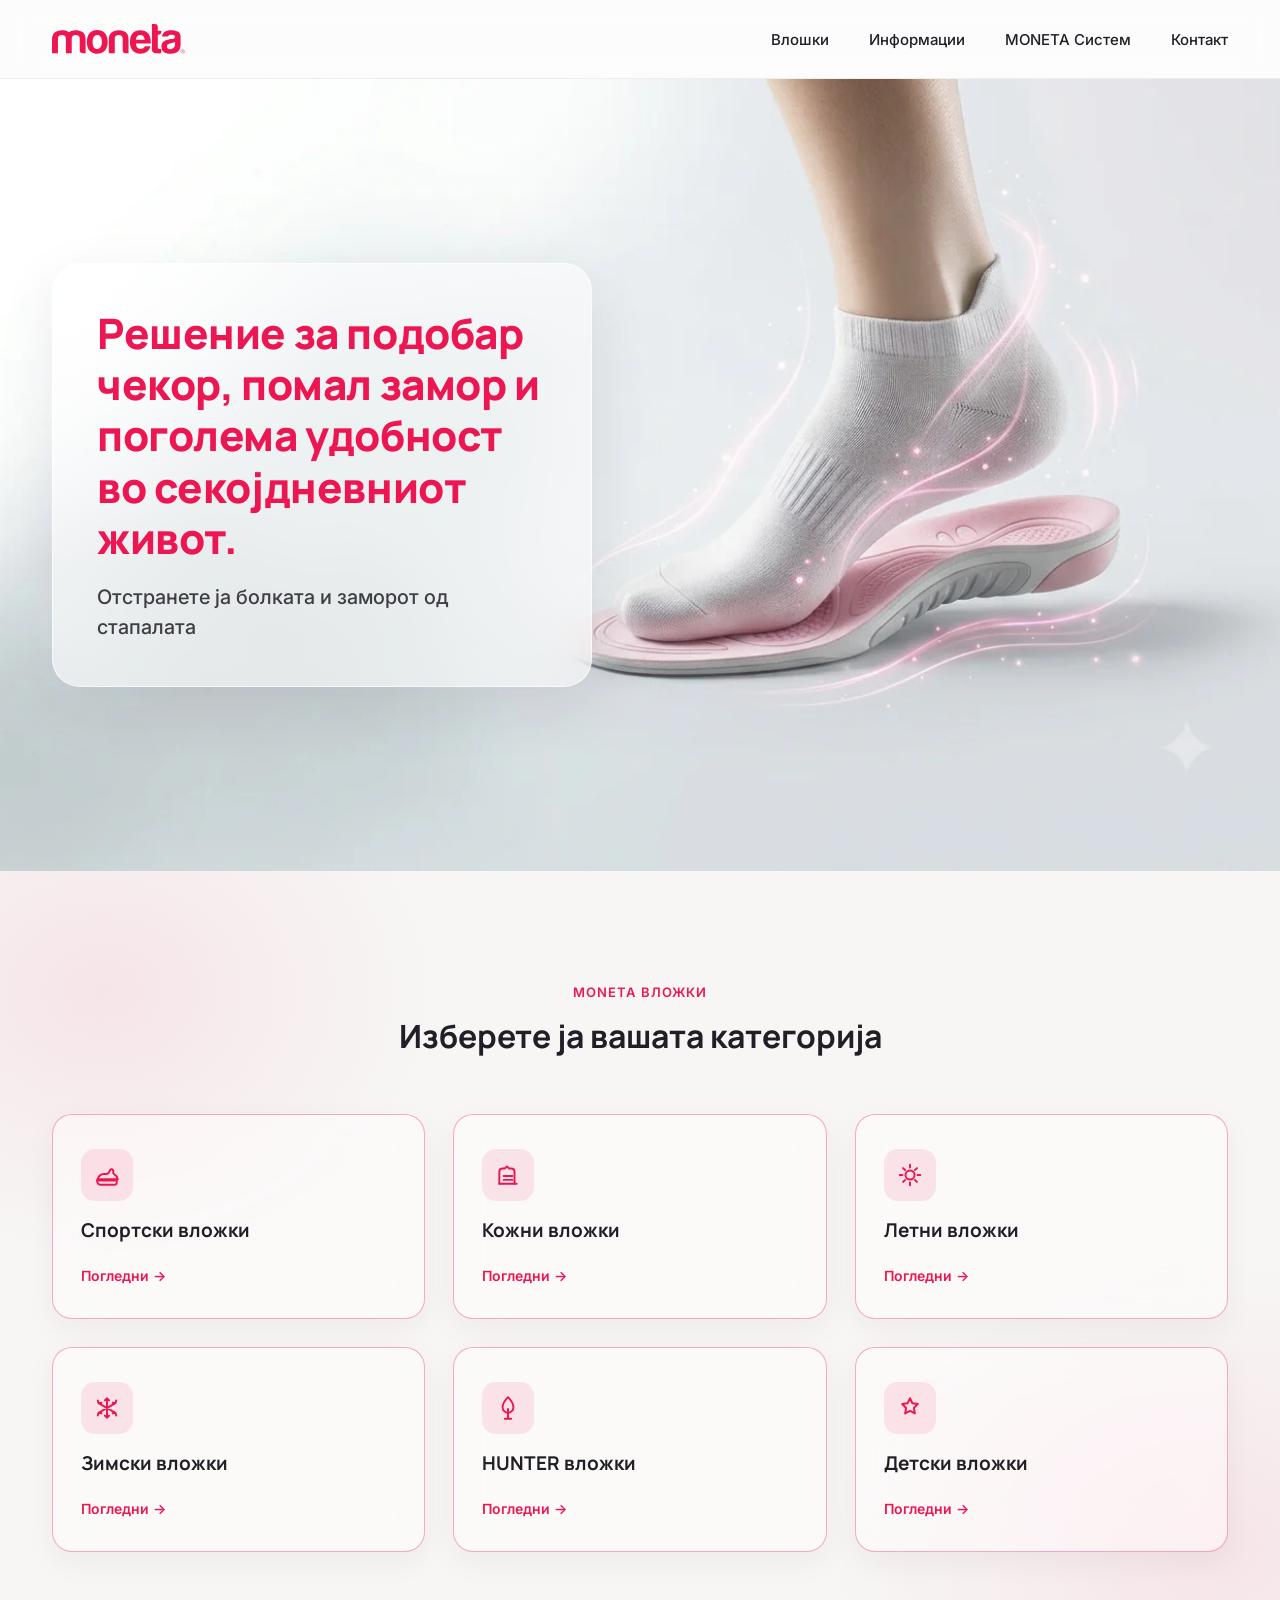
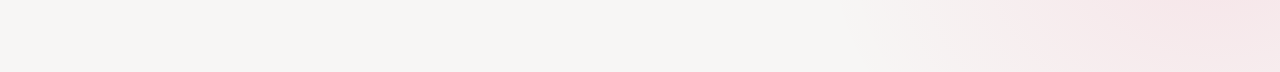
==== moneta-hero/index.html @ ef2154c1 "prv comit" ====
<!DOCTYPE html>
<html lang="mk">
<head>
<meta charset="UTF-8">
<meta name="viewport" content="width=device-width, initial-scale=1.0">
<title>MONETA — Анатомски вложки</title>
<link rel="preconnect" href="https://fonts.googleapis.com">
<link rel="preconnect" href="https://fonts.gstatic.com" crossorigin>
<link href="https://fonts.googleapis.com/css2?family=Manrope:wght@500;700;800&family=Inter:wght@400;500;600&display=swap" rel="stylesheet">
<style>
  :root{
    --pink:#EC1752;
    --pink-soft:rgba(236,23,82,.35);
    --pink-wash:rgba(236,23,82,.08);
    --ink:#201F26;
    --muted:#6B6B76;
    --bg:#F7F6F5;
    --glass-bg:rgba(255,255,255,.55);
    --glass-border:rgba(255,255,255,.65);
    --radius:20px;
    --wrap:1240px;
  }
  *{box-sizing:border-box;margin:0;padding:0;}
  html{scroll-behavior:smooth;}
  body{
    font-family:'Inter',sans-serif;
    color:var(--ink);
    background:var(--bg);
    -webkit-font-smoothing:antialiased;
  }
  h1,h2,h3{font-family:'Manrope',sans-serif;}
  img{display:block;max-width:100%;}
  a{text-decoration:none;color:inherit;}
  .wrap{max-width:var(--wrap);margin:0 auto;padding:0 32px;}

  /* ---------- NAVBAR ---------- */
  .navbar{
    position:sticky;top:0;left:0;right:0;z-index:100;
    background:rgba(255,255,255,.7);
    backdrop-filter:blur(14px);
    -webkit-backdrop-filter:blur(14px);
    border-bottom:1px solid rgba(0,0,0,.06);
  }
  .navbar__inner{
    max-width:var(--wrap);margin:0 auto;padding:0 32px;
    display:flex;align-items:center;justify-content:space-between;
    height:78px;
  }
  .navbar__logo img{height:30px;width:auto;}
  .navbar__links{display:flex;align-items:center;gap:40px;list-style:none;}
  .navbar__links a{
    font-size:15px;font-weight:500;color:var(--ink);
    position:relative;padding:6px 0;
    transition:color .2s ease;
  }
  .navbar__links a::after{
    content:'';position:absolute;left:0;bottom:0;width:0;height:2px;
    background:var(--pink);transition:width .25s ease;
  }
  .navbar__links a:hover{color:var(--pink);}
  .navbar__links a:hover::after{width:100%;}
  .navbar__toggle{
    display:none;flex-direction:column;gap:5px;background:none;border:none;cursor:pointer;padding:8px;
  }
  .navbar__toggle span{width:24px;height:2px;background:var(--ink);border-radius:2px;transition:transform .25s ease, opacity .25s ease;}

  /* ---------- HERO ---------- */
  .hero{
    position:relative;
    min-height:88vh;
    display:flex;
    align-items:center;
    background-image:url('images/hero-foot-insole.webp');
    background-size:cover;
    background-position:78% center;
    background-repeat:no-repeat;
  }
  .hero__inner{
    width:100%;max-width:var(--wrap);margin:0 auto;padding:0 32px;
  }
  .hero__panel{
    max-width:540px;
    background:var(--glass-bg);
    backdrop-filter:blur(18px);
    -webkit-backdrop-filter:blur(18px);
    border:1px solid var(--glass-border);
    border-radius:28px;
    padding:44px 44px;
    box-shadow:0 20px 60px rgba(32,31,38,.08);
  }
  .hero h1{
    color:var(--pink);
    font-size:clamp(28px,3.4vw,42px);
    font-weight:800;
    line-height:1.22;
    letter-spacing:-.01em;
    margin-bottom:18px;
  }
  .hero h2{
    color:var(--ink);
    font-size:clamp(16px,1.6vw,20px);
    font-weight:500;
    line-height:1.5;
    font-family:'Inter',sans-serif;
    opacity:.85;
  }

  /* ---------- CATEGORIES ---------- */
  .categories{
    position:relative;
    padding:110px 0 120px;
    overflow:hidden;
    background:
      radial-gradient(480px 380px at 8% 15%, var(--pink-wash), transparent 70%),
      radial-gradient(560px 420px at 95% 85%, var(--pink-wash), transparent 70%),
      var(--bg);
  }
  .categories__head{
    text-align:center;
    max-width:640px;
    margin:0 auto 56px;
  }
  .categories__eyebrow{
    display:inline-block;
    font-size:13px;font-weight:600;letter-spacing:.08em;text-transform:uppercase;
    color:var(--pink);margin-bottom:14px;
  }
  .categories__head h3{
    font-size:clamp(24px,2.6vw,32px);
    font-weight:700;
    color:var(--ink);
  }
  .categories__grid{
    display:grid;
    grid-template-columns:repeat(3,1fr);
    gap:28px;
  }
  .card{
    display:flex;flex-direction:column;align-items:flex-start;gap:16px;
    padding:34px 28px;
    border-radius:var(--radius);
    background:rgba(255,255,255,.45);
    backdrop-filter:blur(20px) saturate(140%);
    -webkit-backdrop-filter:blur(20px) saturate(140%);
    border:1px solid var(--pink-soft);
    box-shadow:0 10px 30px rgba(32,31,38,.05);
    transition:transform .3s ease, box-shadow .3s ease, background .3s ease;
  }
  .card:hover{
    transform:translateY(-6px);
    background:rgba(255,255,255,.65);
    box-shadow:0 20px 40px rgba(236,23,82,.14);
  }
  .card__icon{
    width:52px;height:52px;
    display:flex;align-items:center;justify-content:center;
    border-radius:14px;
    background:rgba(236,23,82,.1);
  }
  .card__icon svg{width:26px;height:26px;stroke:var(--pink);}
  .card h4{
    font-family:'Manrope',sans-serif;
    font-size:19px;font-weight:700;color:var(--ink);
  }
  .card__link{
    margin-top:auto;padding-top:8px;
    font-size:14px;font-weight:600;color:var(--pink);
    display:flex;align-items:center;gap:6px;
  }

  /* ---------- RESPONSIVE ---------- */
  @media (max-width:1024px){
    .categories__grid{grid-template-columns:repeat(2,1fr);}
  }
  @media (max-width:860px){
    .navbar__links{
      position:absolute;top:100%;left:0;right:0;
      background:rgba(255,255,255,.96);
      backdrop-filter:blur(14px);
      flex-direction:column;align-items:flex-start;gap:0;
      max-height:0;overflow:hidden;
      transition:max-height .3s ease;
      border-bottom:1px solid rgba(0,0,0,.06);
    }
    .navbar__links.is-open{max-height:280px;}
    .navbar__links a{width:100%;padding:16px 32px;}
    .navbar__links a::after{display:none;}
    .navbar__toggle{display:flex;}

    .hero{min-height:78vh;align-items:flex-start;padding-top:56px;background-position:82% center;}
    .hero__panel{max-width:100%;padding:32px 28px;border-radius:22px;}

    .categories{padding:80px 0 90px;}
    .categories__grid{grid-template-columns:1fr;gap:20px;}
  }
  @media (max-width:480px){
    .navbar__inner{height:64px;}
    .hero{min-height:auto;padding:100px 0 48px;}
    .hero__panel{padding:26px 22px;}
  }
</style>
</head>
<body>

  <header class="navbar">
    <div class="navbar__inner">
      <a href="#" class="navbar__logo"><img src="images/moneta-logo.svg" alt="MONETA лого"></a>
      <ul class="navbar__links" id="navLinks">
        <li><a href="#">Влошки</a></li>
        <li><a href="#">Информации</a></li>
        <li><a href="#">MONETA Систем</a></li>
        <li><a href="#">Контакт</a></li>
      </ul>
      <button class="navbar__toggle" id="navToggle" aria-label="Отвори мени" aria-expanded="false">
        <span></span><span></span><span></span>
      </button>
    </div>
  </header>

  <section class="hero">
    <div class="hero__inner">
      <div class="hero__panel">
        <h1>Решение за подобар чекор, помал замор и поголема удобност во секојдневниот живот.</h1>
        <h2>Отстранете ја болката и заморот од стапалата</h2>
      </div>
    </div>
  </section>

  <section class="categories">
    <div class="wrap">
      <div class="categories__head">
        <span class="categories__eyebrow">MONETA вложки</span>
        <h3>Изберете ја вашата категорија</h3>
      </div>

      <div class="categories__grid">

        <a href="#" class="card">
          <div class="card__icon">
            <svg viewBox="0 0 24 24" fill="none" stroke-width="1.8" stroke-linecap="round" stroke-linejoin="round"><path d="M3 17c1-4 3-6 6-6h2c2 0 3-1.2 3.5-3 .3-1 1-1.5 2-1.3 1 .2 1.5 1.1 1.2 2.1-.3 1-.2 1.7.6 2.2 1.6 1 3.2 2.6 3.7 5H3Z"/><path d="M3 17h18v2a2 2 0 0 1-2 2H6a3 3 0 0 1-3-3v-1Z"/></svg>
          </div>
          <h4>Спортски вложки</h4>
          <span class="card__link">Погледни →</span>
        </a>

        <a href="#" class="card">
          <div class="card__icon">
            <svg viewBox="0 0 24 24" fill="none" stroke-width="1.8" stroke-linecap="round" stroke-linejoin="round"><path d="M4 20V9c0-1.7 1.3-3 3-3h2l2-2 2 2h2c1.7 0 3 1.3 3 3v11"/><path d="M4 20h16"/><path d="M8 13h8"/><path d="M8 16.5h8"/></svg>
          </div>
          <h4>Кожни вложки</h4>
          <span class="card__link">Погледни →</span>
        </a>

        <a href="#" class="card">
          <div class="card__icon">
            <svg viewBox="0 0 24 24" fill="none" stroke-width="1.8" stroke-linecap="round" stroke-linejoin="round"><circle cx="12" cy="12" r="4.2"/><path d="M12 2.5v2.6M12 18.9v2.6M21.5 12h-2.6M5.1 12H2.5M18.4 5.6l-1.8 1.8M7.4 16.6l-1.8 1.8M18.4 18.4l-1.8-1.8M7.4 7.4 5.6 5.6"/></svg>
          </div>
          <h4>Летни вложки</h4>
          <span class="card__link">Погледни →</span>
        </a>

        <a href="#" class="card">
          <div class="card__icon">
            <svg viewBox="0 0 24 24" fill="none" stroke-width="1.8" stroke-linecap="round" stroke-linejoin="round"><path d="M12 3v18M4.2 7.5l15.6 9M4.2 16.5l15.6-9M12 3l-2 2m2-2 2 2M12 21l-2-2m2 2 2-2M4.2 7.5l2.6-.4m-2.6.4-.7-2.5M19.8 16.5l-2.6.4m2.6-.4.7 2.5M4.2 16.5l2.6.4m-2.6-.4-.7 2.5M19.8 7.5l-2.6-.4m2.6.4.7-2.5"/></svg>
          </div>
          <h4>Зимски вложки</h4>
          <span class="card__link">Погледни →</span>
        </a>

        <a href="#" class="card">
          <div class="card__icon">
            <svg viewBox="0 0 24 24" fill="none" stroke-width="1.8" stroke-linecap="round" stroke-linejoin="round"><path d="M12 2c3 3 5 6.2 5 9.4A5 5 0 0 1 7 11.4C7 8.2 9 5 12 2Z"/><path d="M12 13v9M9 22h6"/></svg>
          </div>
          <h4>HUNTER вложки</h4>
          <span class="card__link">Погледни →</span>
        </a>

        <a href="#" class="card">
          <div class="card__icon">
            <svg viewBox="0 0 24 24" fill="none" stroke-width="1.8" stroke-linecap="round" stroke-linejoin="round"><path d="m12 3 2.2 4.6 5 .7-3.6 3.6.9 5.1L12 14.6l-4.5 2.4.9-5-3.6-3.7 5-.7L12 3Z"/></svg>
          </div>
          <h4>Детски вложки</h4>
          <span class="card__link">Погледни →</span>
        </a>

      </div>
    </div>
  </section>

  <script>
    const toggle = document.getElementById('navToggle');
    const links = document.getElementById('navLinks');
    toggle.addEventListener('click', () => {
      const isOpen = links.classList.toggle('is-open');
      toggle.setAttribute('aria-expanded', isOpen);
    });
  </script>
</body>
</html>
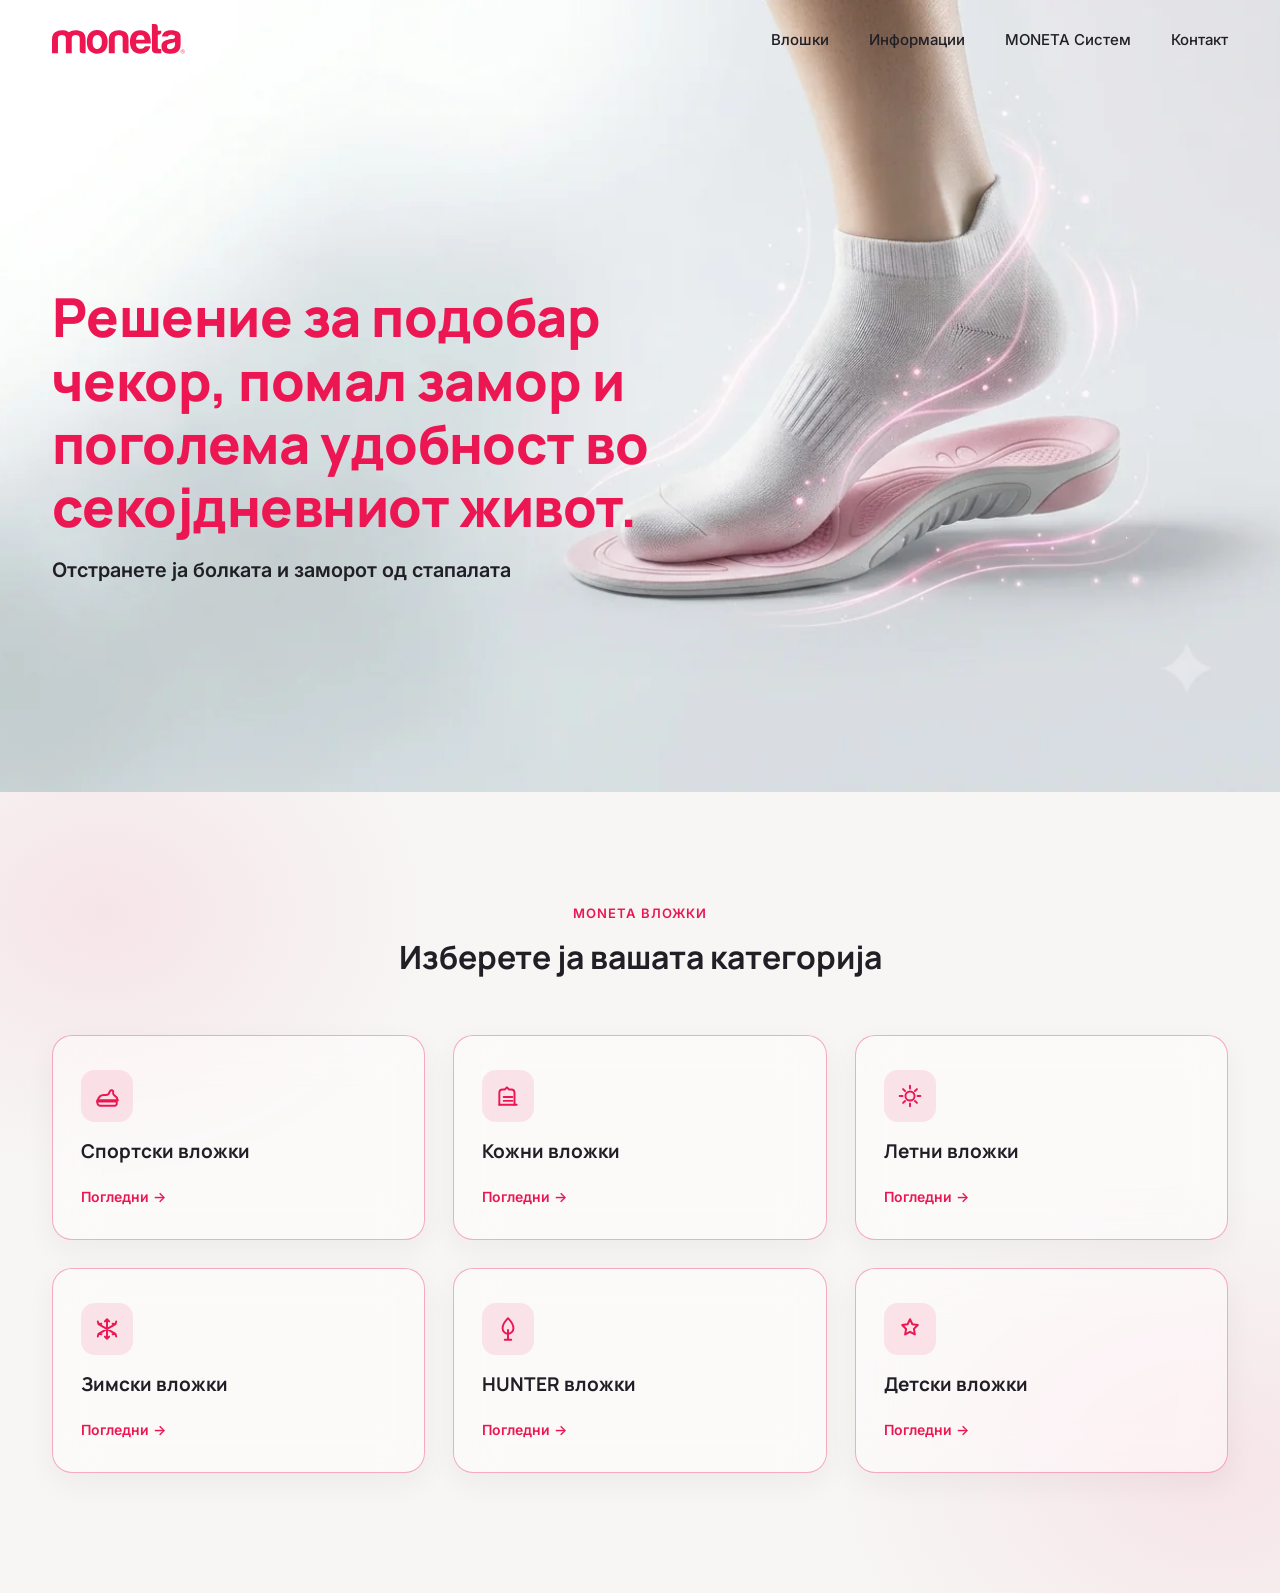
==== commit be02ed81: "Vrakjanje na pocetna sostojba" ====
--- a/moneta-hero/index.html
+++ b/moneta-hero/index.html
@@ -15,8 +15,6 @@
     --ink:#201F26;
     --muted:#6B6B76;
     --bg:#F7F6F5;
-    --glass-bg:rgba(255,255,255,.55);
-    --glass-border:rgba(255,255,255,.65);
     --radius:20px;
     --wrap:1240px;
   }
@@ -27,24 +25,28 @@
     color:var(--ink);
     background:var(--bg);
     -webkit-font-smoothing:antialiased;
+    -moz-osx-font-smoothing:grayscale;
   }
   h1,h2,h3{font-family:'Manrope',sans-serif;}
-  img{display:block;max-width:100%;}
+  img{display:block;max-width:100%;height:auto;}
   a{text-decoration:none;color:inherit;}
   .wrap{max-width:var(--wrap);margin:0 auto;padding:0 32px;}
 
-  /* ---------- NAVBAR ---------- */
+  /* ---------- NAVBAR (Normal flow on first screen, scrolls away) ---------- */
   .navbar{
-    position:sticky;top:0;left:0;right:0;z-index:100;
-    background:rgba(255,255,255,.7);
-    backdrop-filter:blur(14px);
-    -webkit-backdrop-filter:blur(14px);
-    border-bottom:1px solid rgba(0,0,0,.06);
+    width: 100%;
+    background: transparent;
+    position: relative;
+    z-index: 10;
   }
   .navbar__inner{
-    max-width:var(--wrap);margin:0 auto;padding:0 32px;
-    display:flex;align-items:center;justify-content:space-between;
-    height:78px;
+    max-width: var(--wrap);
+    margin: 0 auto;
+    padding: 24px 32px;
+    display: flex;
+    align-items: center;
+    justify-content: space-between;
+    background: transparent;
   }
   .navbar__logo img{height:30px;width:auto;}
   .navbar__links{display:flex;align-items:center;gap:40px;list-style:none;}
@@ -69,40 +71,37 @@
     position:relative;
     min-height:88vh;
     display:flex;
-    align-items:center;
+    flex-direction:column;
+    justify-content:flex-start;
     background-image:url('images/hero-foot-insole.webp');
     background-size:cover;
     background-position:78% center;
     background-repeat:no-repeat;
   }
   .hero__inner{
-    width:100%;max-width:var(--wrap);margin:0 auto;padding:0 32px;
-  }
-  .hero__panel{
-    max-width:540px;
-    background:var(--glass-bg);
-    backdrop-filter:blur(18px);
-    -webkit-backdrop-filter:blur(18px);
-    border:1px solid var(--glass-border);
-    border-radius:28px;
-    padding:44px 44px;
-    box-shadow:0 20px 60px rgba(32,31,38,.08);
+    width:100%;
+    max-width:var(--wrap);
+    margin: auto auto;
+    padding: 0 32px;
   }
   .hero h1{
     color:var(--pink);
-    font-size:clamp(28px,3.4vw,42px);
+    font-size:clamp(34px, 4.2vw, 54px);
     font-weight:800;
-    line-height:1.22;
+    line-height:1.18;
     letter-spacing:-.01em;
-    margin-bottom:18px;
+    margin-bottom:16px;
+    max-width:680px;
   }
   .hero h2{
     color:var(--ink);
-    font-size:clamp(16px,1.6vw,20px);
-    font-weight:500;
+    font-size:clamp(16px, 1.6vw, 20px);
+    font-weight:600;
     line-height:1.5;
     font-family:'Inter',sans-serif;
-    opacity:.85;
+  }
+  @media (min-width: 861px){
+    .hero h2{white-space:nowrap;}
   }
 
   /* ---------- CATEGORIES ---------- */
@@ -134,6 +133,9 @@
     display:grid;
     grid-template-columns:repeat(3,1fr);
     gap:28px;
+    max-width:var(--wrap);
+    margin:0 auto;
+    padding:0 32px;
   }
   .card{
     display:flex;flex-direction:column;align-items:flex-start;gap:16px;
@@ -173,117 +175,113 @@
     .categories__grid{grid-template-columns:repeat(2,1fr);}
   }
   @media (max-width:860px){
+    .navbar__inner{padding: 20px;}
     .navbar__links{
-      position:absolute;top:100%;left:0;right:0;
-      background:rgba(255,255,255,.96);
-      backdrop-filter:blur(14px);
+      position:absolute;top:100%;left:20px;right:20px;
+      background:rgba(255,255,255,.98);
+      backdrop-filter:blur(16px);
+      -webkit-backdrop-filter:blur(16px);
       flex-direction:column;align-items:flex-start;gap:0;
       max-height:0;overflow:hidden;
-      transition:max-height .3s ease;
-      border-bottom:1px solid rgba(0,0,0,.06);
+      transition:max-height .3s ease, padding .3s ease;
+      border:1px solid rgba(0,0,0,.06);
+      border-radius: 20px;
+      box-shadow: 0 20px 40px rgba(32,31,38,0.12);
     }
-    .navbar__links.is-open{max-height:280px;}
-    .navbar__links a{width:100%;padding:16px 32px;}
+    .navbar__links.is-open{max-height:280px; padding: 10px 0;}
+    .navbar__links a{width:100%;padding:14px 24px;}
     .navbar__links a::after{display:none;}
     .navbar__toggle{display:flex;}
 
-    .hero{min-height:78vh;align-items:flex-start;padding-top:56px;background-position:82% center;}
-    .hero__panel{max-width:100%;padding:32px 28px;border-radius:22px;}
-
+    .hero{min-height:78vh;}
     .categories{padding:80px 0 90px;}
-    .categories__grid{grid-template-columns:1fr;gap:20px;}
+    .categories__grid{grid-template-columns:1fr;gap:20px;padding:0 20px;}
   }
   @media (max-width:480px){
-    .navbar__inner{height:64px;}
-    .hero{min-height:auto;padding:100px 0 48px;}
-    .hero__panel{padding:26px 22px;}
+    .hero{min-height:auto;padding-bottom:60px;}
   }
 </style>
 </head>
 <body>
 
-  <header class="navbar">
-    <div class="navbar__inner">
-      <a href="#" class="navbar__logo"><img src="images/moneta-logo.svg" alt="MONETA лого"></a>
-      <ul class="navbar__links" id="navLinks">
-        <li><a href="#">Влошки</a></li>
-        <li><a href="#">Информации</a></li>
-        <li><a href="#">MONETA Систем</a></li>
-        <li><a href="#">Контакт</a></li>
-      </ul>
-      <button class="navbar__toggle" id="navToggle" aria-label="Отвори мени" aria-expanded="false">
-        <span></span><span></span><span></span>
-      </button>
-    </div>
-  </header>
-
   <section class="hero">
+    <header class="navbar">
+      <div class="navbar__inner">
+        <a href="#" class="navbar__logo"><img src="images/moneta-logo.svg" alt="MONETA лого"></a>
+        <ul class="navbar__links" id="navLinks">
+          <li><a href="#">Влошки</a></li>
+          <li><a href="#">Информации</a></li>
+          <li><a href="#">MONETA Систем</a></li>
+          <li><a href="#">Контакт</a></li>
+        </ul>
+        <button class="navbar__toggle" id="navToggle" aria-label="Отвори мени" aria-expanded="false">
+          <span></span><span></span><span></span>
+        </button>
+      </div>
+    </header>
+
     <div class="hero__inner">
-      <div class="hero__panel">
-        <h1>Решение за подобар чекор, помал замор и поголема удобност во секојдневниот живот.</h1>
-        <h2>Отстранете ја болката и заморот од стапалата</h2>
-      </div>
+      <h1>Решение за подобар чекор, помал замор и поголема удобност во секојдневниот живот.</h1>
+      <h2>Отстранете ја болката и заморот од стапалата</h2>
     </div>
   </section>
 
   <section class="categories">
-    <div class="wrap">
-      <div class="categories__head">
-        <span class="categories__eyebrow">MONETA вложки</span>
-        <h3>Изберете ја вашата категорија</h3>
-      </div>
-
-      <div class="categories__grid">
-
-        <a href="#" class="card">
-          <div class="card__icon">
-            <svg viewBox="0 0 24 24" fill="none" stroke-width="1.8" stroke-linecap="round" stroke-linejoin="round"><path d="M3 17c1-4 3-6 6-6h2c2 0 3-1.2 3.5-3 .3-1 1-1.5 2-1.3 1 .2 1.5 1.1 1.2 2.1-.3 1-.2 1.7.6 2.2 1.6 1 3.2 2.6 3.7 5H3Z"/><path d="M3 17h18v2a2 2 0 0 1-2 2H6a3 3 0 0 1-3-3v-1Z"/></svg>
-          </div>
-          <h4>Спортски вложки</h4>
-          <span class="card__link">Погледни →</span>
-        </a>
-
-        <a href="#" class="card">
-          <div class="card__icon">
-            <svg viewBox="0 0 24 24" fill="none" stroke-width="1.8" stroke-linecap="round" stroke-linejoin="round"><path d="M4 20V9c0-1.7 1.3-3 3-3h2l2-2 2 2h2c1.7 0 3 1.3 3 3v11"/><path d="M4 20h16"/><path d="M8 13h8"/><path d="M8 16.5h8"/></svg>
-          </div>
-          <h4>Кожни вложки</h4>
-          <span class="card__link">Погледни →</span>
-        </a>
-
-        <a href="#" class="card">
-          <div class="card__icon">
-            <svg viewBox="0 0 24 24" fill="none" stroke-width="1.8" stroke-linecap="round" stroke-linejoin="round"><circle cx="12" cy="12" r="4.2"/><path d="M12 2.5v2.6M12 18.9v2.6M21.5 12h-2.6M5.1 12H2.5M18.4 5.6l-1.8 1.8M7.4 16.6l-1.8 1.8M18.4 18.4l-1.8-1.8M7.4 7.4 5.6 5.6"/></svg>
-          </div>
-          <h4>Летни вложки</h4>
-          <span class="card__link">Погледни →</span>
-        </a>
-
-        <a href="#" class="card">
-          <div class="card__icon">
-            <svg viewBox="0 0 24 24" fill="none" stroke-width="1.8" stroke-linecap="round" stroke-linejoin="round"><path d="M12 3v18M4.2 7.5l15.6 9M4.2 16.5l15.6-9M12 3l-2 2m2-2 2 2M12 21l-2-2m2 2 2-2M4.2 7.5l2.6-.4m-2.6.4-.7-2.5M19.8 16.5l-2.6.4m2.6-.4.7 2.5M4.2 16.5l2.6.4m-2.6-.4-.7 2.5M19.8 7.5l-2.6-.4m2.6.4.7-2.5"/></svg>
-          </div>
-          <h4>Зимски вложки</h4>
-          <span class="card__link">Погледни →</span>
-        </a>
-
-        <a href="#" class="card">
-          <div class="card__icon">
-            <svg viewBox="0 0 24 24" fill="none" stroke-width="1.8" stroke-linecap="round" stroke-linejoin="round"><path d="M12 2c3 3 5 6.2 5 9.4A5 5 0 0 1 7 11.4C7 8.2 9 5 12 2Z"/><path d="M12 13v9M9 22h6"/></svg>
-          </div>
-          <h4>HUNTER вложки</h4>
-          <span class="card__link">Погледни →</span>
-        </a>
-
-        <a href="#" class="card">
-          <div class="card__icon">
-            <svg viewBox="0 0 24 24" fill="none" stroke-width="1.8" stroke-linecap="round" stroke-linejoin="round"><path d="m12 3 2.2 4.6 5 .7-3.6 3.6.9 5.1L12 14.6l-4.5 2.4.9-5-3.6-3.7 5-.7L12 3Z"/></svg>
-          </div>
-          <h4>Детски вложки</h4>
-          <span class="card__link">Погледни →</span>
-        </a>
-
-      </div>
+    <div class="categories__head">
+      <span class="categories__eyebrow">MONETA вложки</span>
+      <h3>Изберете ја вашата категорија</h3>
+    </div>
+
+    <div class="categories__grid">
+
+      <a href="#" class="card">
+        <div class="card__icon">
+          <svg viewBox="0 0 24 24" fill="none" stroke-width="1.8" stroke-linecap="round" stroke-linejoin="round"><path d="M3 17c1-4 3-6 6-6h2c2 0 3-1.2 3.5-3 .3-1 1-1.5 2-1.3 1 .2 1.5 1.1 1.2 2.1-.3 1-.2 1.7.6 2.2 1.6 1 3.2 2.6 3.7 5H3Z"/><path d="M3 17h18v2a2 2 0 0 1-2 2H6a3 3 0 0 1-3-3v-1Z"/></svg>
+        </div>
+        <h4>Спортски вложки</h4>
+        <span class="card__link">Погледни →</span>
+      </a>
+
+      <a href="#" class="card">
+        <div class="card__icon">
+          <svg viewBox="0 0 24 24" fill="none" stroke-width="1.8" stroke-linecap="round" stroke-linejoin="round"><path d="M4 20V9c0-1.7 1.3-3 3-3h2l2-2 2 2h2c1.7 0 3 1.3 3 3v11"/><path d="M4 20h16"/><path d="M8 13h8"/><path d="M8 16.5h8"/></svg>
+        </div>
+        <h4>Кожни вложки</h4>
+        <span class="card__link">Погледни →</span>
+      </a>
+
+      <a href="#" class="card">
+        <div class="card__icon">
+          <svg viewBox="0 0 24 24" fill="none" stroke-width="1.8" stroke-linecap="round" stroke-linejoin="round"><circle cx="12" cy="12" r="4.2"/><path d="M12 2.5v2.6M12 18.9v2.6M21.5 12h-2.6M5.1 12H2.5M18.4 5.6l-1.8 1.8M7.4 16.6l-1.8 1.8M18.4 18.4l-1.8-1.8M7.4 7.4 5.6 5.6"/></svg>
+        </div>
+        <h4>Летни вложки</h4>
+        <span class="card__link">Погледни →</span>
+      </a>
+
+      <a href="#" class="card">
+        <div class="card__icon">
+          <svg viewBox="0 0 24 24" fill="none" stroke-width="1.8" stroke-linecap="round" stroke-linejoin="round"><path d="M12 3v18M4.2 7.5l15.6 9M4.2 16.5l15.6-9M12 3l-2 2m2-2 2 2M12 21l-2-2m2 2 2-2M4.2 7.5l2.6-.4m-2.6.4-.7-2.5M19.8 16.5l-2.6.4m2.6-.4.7 2.5M4.2 16.5l2.6.4m-2.6-.4-.7 2.5M19.8 7.5l-2.6-.4m2.6.4.7-2.5"/></svg>
+        </div>
+        <h4>Зимски вложки</h4>
+        <span class="card__link">Погледни →</span>
+      </a>
+
+      <a href="#" class="card">
+        <div class="card__icon">
+          <svg viewBox="0 0 24 24" fill="none" stroke-width="1.8" stroke-linecap="round" stroke-linejoin="round"><path d="M12 2c3 3 5 6.2 5 9.4A5 5 0 0 1 7 11.4C7 8.2 9 5 12 2Z"/><path d="M12 13v9M9 22h6"/></svg>
+        </div>
+        <h4>HUNTER вложки</h4>
+        <span class="card__link">Погледни →</span>
+      </a>
+
+      <a href="#" class="card">
+        <div class="card__icon">
+          <svg viewBox="0 0 24 24" fill="none" stroke-width="1.8" stroke-linecap="round" stroke-linejoin="round"><path d="m12 3 2.2 4.6 5 .7-3.6 3.6.9 5.1L12 14.6l-4.5 2.4.9-5-3.6-3.7 5-.7L12 3Z"/></svg>
+        </div>
+        <h4>Детски вложки</h4>
+        <span class="card__link">Погледни →</span>
+      </a>
+
     </div>
   </section>
 
@@ -296,4 +294,4 @@
     });
   </script>
 </body>
-</html>
+</html>
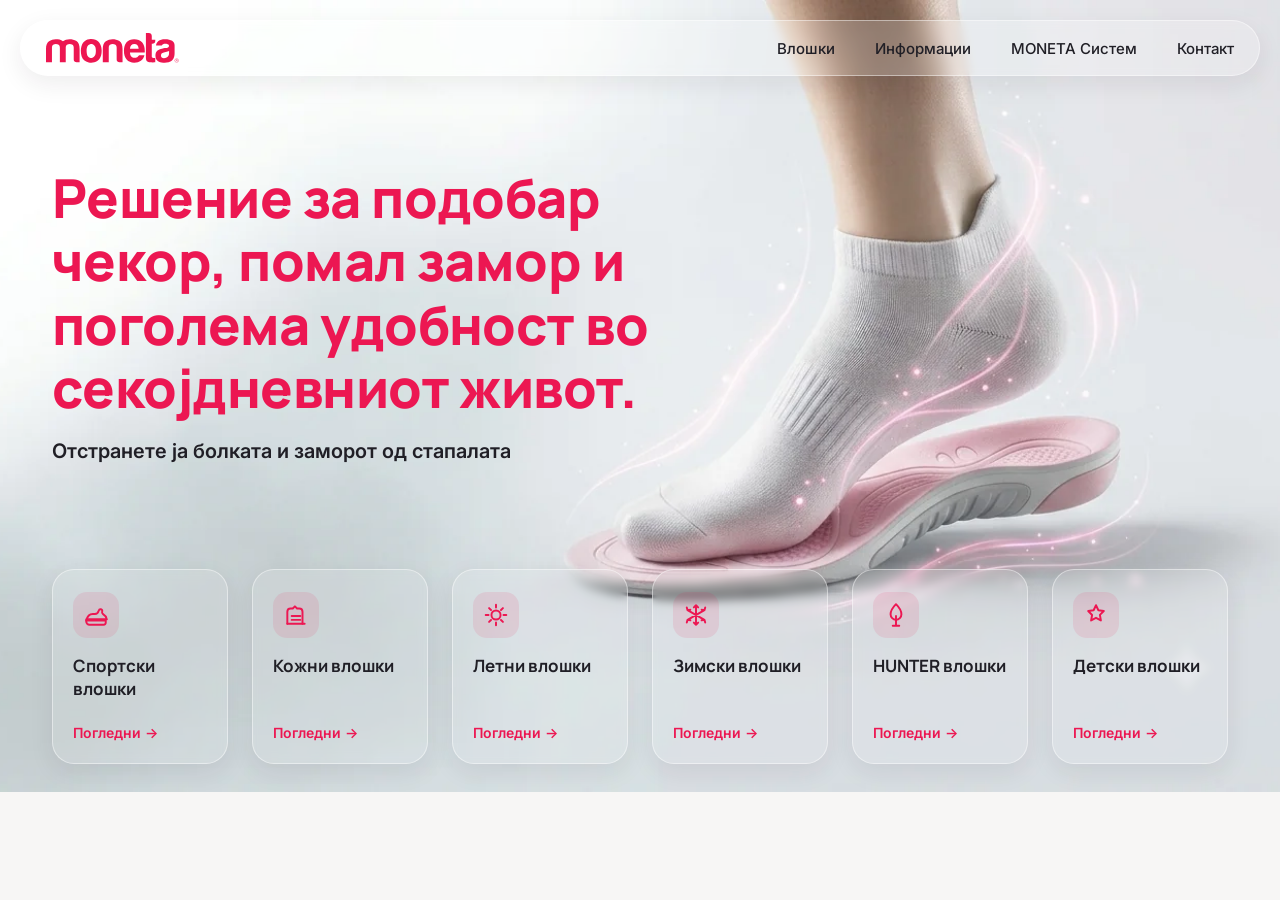
==== commit b03b3996: "Update hero cards styling and copy" ====
--- a/moneta-hero/index.html
+++ b/moneta-hero/index.html
@@ -41,12 +41,17 @@
   }
   .navbar__inner{
     max-width: var(--wrap);
-    margin: 0 auto;
-    padding: 24px 32px;
+    margin: 20px auto 0;
+    padding: 12px 25px;
     display: flex;
     align-items: center;
     justify-content: space-between;
-    background: transparent;
+    background: rgba(255, 255, 255, 0.20);
+    backdrop-filter: blur(5px);
+    -webkit-backdrop-filter: blur(5px);
+    border: 1px solid rgba(255, 255, 255, 0.45);
+    border-radius: 50px;
+    box-shadow: 0 8px 24px rgba(32, 31, 38, 0.08);
   }
   .navbar__logo img{height:30px;width:auto;}
   .navbar__links{display:flex;align-items:center;gap:40px;list-style:none;}
@@ -81,7 +86,7 @@
   .hero__inner{
     width:100%;
     max-width:var(--wrap);
-    margin: auto auto;
+    margin: 90px auto auto;
     padding: 0 32px;
   }
   .hero h1{
@@ -106,18 +111,17 @@
 
   /* ---------- CATEGORIES ---------- */
   .categories{
-    position:relative;
-    padding:110px 0 120px;
-    overflow:hidden;
-    background:
-      radial-gradient(480px 380px at 8% 15%, var(--pink-wash), transparent 70%),
-      radial-gradient(560px 420px at 95% 85%, var(--pink-wash), transparent 70%),
-      var(--bg);
+    position:absolute;
+    left:0;
+    right:0;
+    bottom:28px;
+    padding:0;
+    overflow:visible;
+    z-index:5;
+    background:transparent;
   }
   .categories__head{
-    text-align:center;
-    max-width:640px;
-    margin:0 auto 56px;
+    display:none;
   }
   .categories__eyebrow{
     display:inline-block;
@@ -131,22 +135,24 @@
   }
   .categories__grid{
     display:grid;
-    grid-template-columns:repeat(3,1fr);
-    gap:28px;
+    grid-template-columns:repeat(6, minmax(0, 1fr));
+    gap:24px;
     max-width:var(--wrap);
     margin:0 auto;
     padding:0 32px;
+    align-items:stretch;
   }
   .card{
     display:flex;flex-direction:column;align-items:flex-start;gap:16px;
-    padding:34px 28px;
-    border-radius:var(--radius);
-    background:rgba(255,255,255,.45);
-    backdrop-filter:blur(20px) saturate(140%);
-    -webkit-backdrop-filter:blur(20px) saturate(140%);
-    border:1px solid var(--pink-soft);
-    box-shadow:0 10px 30px rgba(32,31,38,.05);
+    padding:22px 20px;
+    border-radius:22px;
+    background:rgba(255,255,255,.10);
+    backdrop-filter:blur(5px);
+    -webkit-backdrop-filter:blur(5px);
+    border:1px solid rgba(255,255,255,.45);
+    box-shadow:0 8px 24px rgba(32,31,38,.08);
     transition:transform .3s ease, box-shadow .3s ease, background .3s ease;
+    min-height:150px;
   }
   .card:hover{
     transform:translateY(-6px);
@@ -154,7 +160,7 @@
     box-shadow:0 20px 40px rgba(236,23,82,.14);
   }
   .card__icon{
-    width:52px;height:52px;
+    width:46px;height:46px;
     display:flex;align-items:center;justify-content:center;
     border-radius:14px;
     background:rgba(236,23,82,.1);
@@ -162,7 +168,7 @@
   .card__icon svg{width:26px;height:26px;stroke:var(--pink);}
   .card h4{
     font-family:'Manrope',sans-serif;
-    font-size:19px;font-weight:700;color:var(--ink);
+    font-size:17px;font-weight:700;color:var(--ink);
   }
   .card__link{
     margin-top:auto;padding-top:8px;
@@ -171,6 +177,9 @@
   }
 
   /* ---------- RESPONSIVE ---------- */
+  @media (max-width:1200px){
+    .categories__grid{grid-template-columns:repeat(3,1fr);}
+  }
   @media (max-width:1024px){
     .categories__grid{grid-template-columns:repeat(2,1fr);}
   }
@@ -224,21 +233,20 @@
       <h1>Решение за подобар чекор, помал замор и поголема удобност во секојдневниот живот.</h1>
       <h2>Отстранете ја болката и заморот од стапалата</h2>
     </div>
-  </section>
-
-  <section class="categories">
-    <div class="categories__head">
-      <span class="categories__eyebrow">MONETA вложки</span>
-      <h3>Изберете ја вашата категорија</h3>
-    </div>
-
-    <div class="categories__grid">
+
+    <div class="categories">
+      <div class="categories__head">
+        <span class="categories__eyebrow">MONETA вложки</span>
+        <h3>Изберете ја вашата категорија</h3>
+      </div>
+
+      <div class="categories__grid">
 
       <a href="#" class="card">
         <div class="card__icon">
           <svg viewBox="0 0 24 24" fill="none" stroke-width="1.8" stroke-linecap="round" stroke-linejoin="round"><path d="M3 17c1-4 3-6 6-6h2c2 0 3-1.2 3.5-3 .3-1 1-1.5 2-1.3 1 .2 1.5 1.1 1.2 2.1-.3 1-.2 1.7.6 2.2 1.6 1 3.2 2.6 3.7 5H3Z"/><path d="M3 17h18v2a2 2 0 0 1-2 2H6a3 3 0 0 1-3-3v-1Z"/></svg>
         </div>
-        <h4>Спортски вложки</h4>
+        <h4>Спортски влошки</h4>
         <span class="card__link">Погледни →</span>
       </a>
 
@@ -246,7 +254,7 @@
         <div class="card__icon">
           <svg viewBox="0 0 24 24" fill="none" stroke-width="1.8" stroke-linecap="round" stroke-linejoin="round"><path d="M4 20V9c0-1.7 1.3-3 3-3h2l2-2 2 2h2c1.7 0 3 1.3 3 3v11"/><path d="M4 20h16"/><path d="M8 13h8"/><path d="M8 16.5h8"/></svg>
         </div>
-        <h4>Кожни вложки</h4>
+        <h4>Кожни влошки</h4>
         <span class="card__link">Погледни →</span>
       </a>
 
@@ -254,7 +262,7 @@
         <div class="card__icon">
           <svg viewBox="0 0 24 24" fill="none" stroke-width="1.8" stroke-linecap="round" stroke-linejoin="round"><circle cx="12" cy="12" r="4.2"/><path d="M12 2.5v2.6M12 18.9v2.6M21.5 12h-2.6M5.1 12H2.5M18.4 5.6l-1.8 1.8M7.4 16.6l-1.8 1.8M18.4 18.4l-1.8-1.8M7.4 7.4 5.6 5.6"/></svg>
         </div>
-        <h4>Летни вложки</h4>
+        <h4>Летни влошки</h4>
         <span class="card__link">Погледни →</span>
       </a>
 
@@ -262,7 +270,7 @@
         <div class="card__icon">
           <svg viewBox="0 0 24 24" fill="none" stroke-width="1.8" stroke-linecap="round" stroke-linejoin="round"><path d="M12 3v18M4.2 7.5l15.6 9M4.2 16.5l15.6-9M12 3l-2 2m2-2 2 2M12 21l-2-2m2 2 2-2M4.2 7.5l2.6-.4m-2.6.4-.7-2.5M19.8 16.5l-2.6.4m2.6-.4.7 2.5M4.2 16.5l2.6.4m-2.6-.4-.7 2.5M19.8 7.5l-2.6-.4m2.6.4.7-2.5"/></svg>
         </div>
-        <h4>Зимски вложки</h4>
+        <h4>Зимски влошки</h4>
         <span class="card__link">Погледни →</span>
       </a>
 
@@ -270,7 +278,7 @@
         <div class="card__icon">
           <svg viewBox="0 0 24 24" fill="none" stroke-width="1.8" stroke-linecap="round" stroke-linejoin="round"><path d="M12 2c3 3 5 6.2 5 9.4A5 5 0 0 1 7 11.4C7 8.2 9 5 12 2Z"/><path d="M12 13v9M9 22h6"/></svg>
         </div>
-        <h4>HUNTER вложки</h4>
+        <h4>HUNTER влошки</h4>
         <span class="card__link">Погледни →</span>
       </a>
 
@@ -278,7 +286,7 @@
         <div class="card__icon">
           <svg viewBox="0 0 24 24" fill="none" stroke-width="1.8" stroke-linecap="round" stroke-linejoin="round"><path d="m12 3 2.2 4.6 5 .7-3.6 3.6.9 5.1L12 14.6l-4.5 2.4.9-5-3.6-3.7 5-.7L12 3Z"/></svg>
         </div>
-        <h4>Детски вложки</h4>
+        <h4>Детски влошки</h4>
         <span class="card__link">Погледни →</span>
       </a>
 
